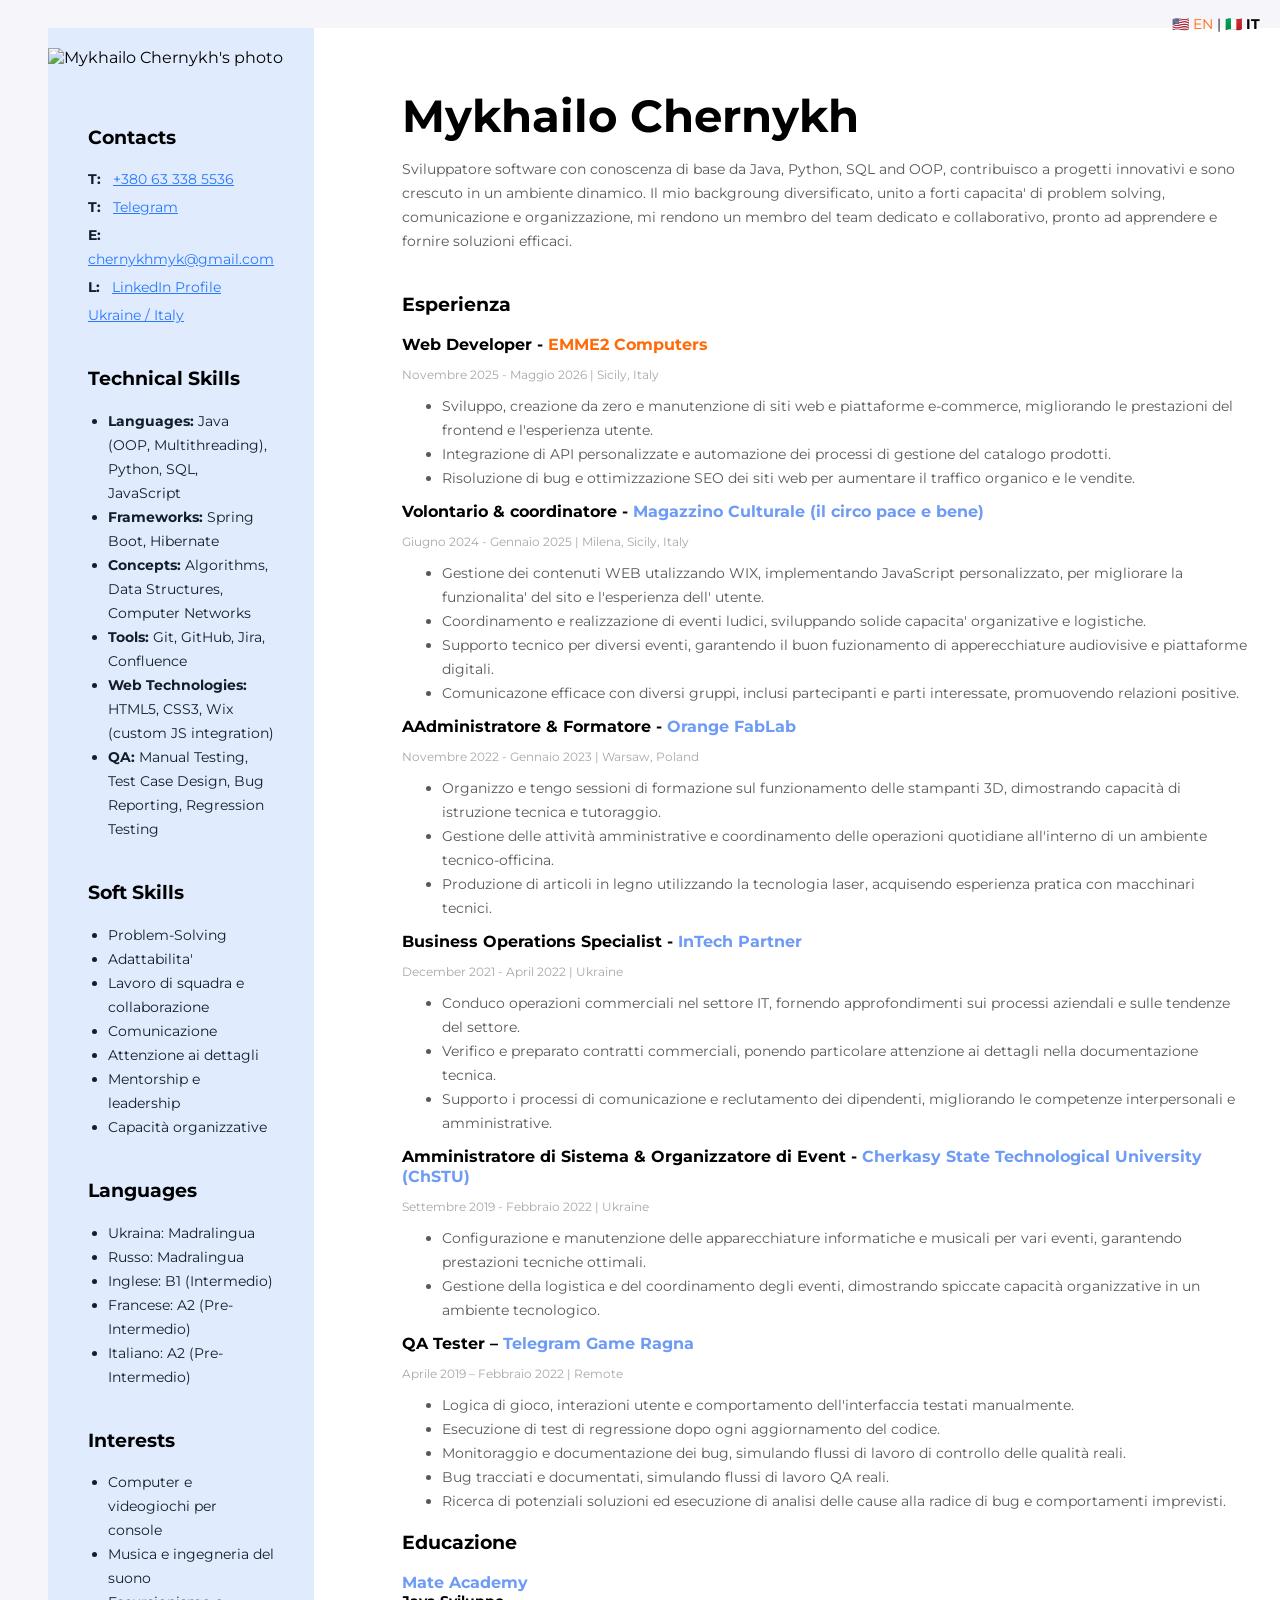
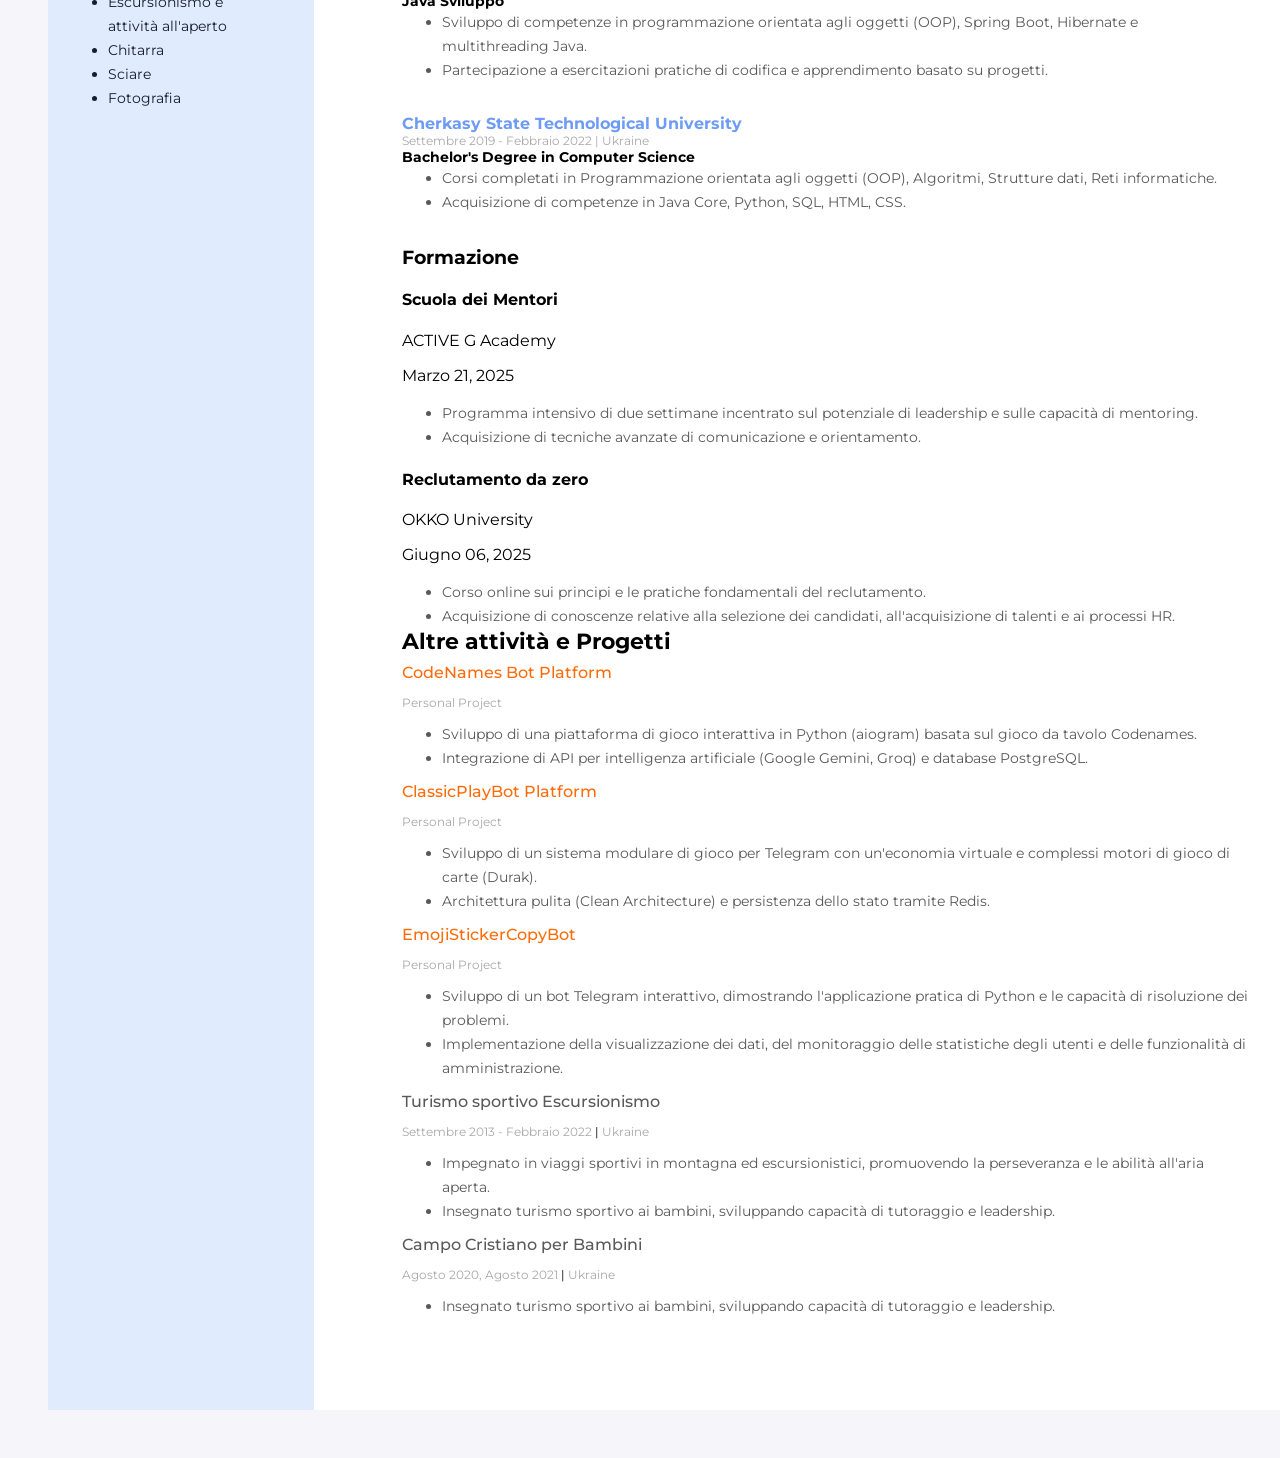
==== index.it.html @ 3df63cac "Configure bilingual English and Italian resume layouts with switcher" ====
<!DOCTYPE html>
<html lang="en">

<head>
	<meta charset="UTF-8" />
	<meta name="viewport" content="width=device-width, initial-scale=1.0" />
	<title>Mykhailo Chernykh - Software Developer</title>

	<link rel="preconnect" href="https://fonts.googleapis.com" />
	<link rel="preconnect" href="https://fonts.gstatic.com" crossorigin />
	<link href="https://fonts.googleapis.com/css2?family=Montserrat:wght@400;700&display=swap" rel="stylesheet" />

	<link rel="stylesheet" href="css/styles.css" />
</head>

<body>
	<!-- Language Switcher -->
	<div style="position: absolute; top: 15px; right: 20px; font-family: 'Montserrat', sans-serif; font-size: 14px;">
		<a href="index.html" style="text-decoration: none; color: #ff6b09;">🇺🇸 EN</a> | <b>🇮🇹 IT</b>
	</div>

	<!-- Main wrapper for the resume content -->
	<div class="wrapper">
		<!-- Main content area -->
		<div class="main-content">
			<!-- Personal information section -->
			<div class="my-info">
				<h1 class="my-name">Mykhailo Chernykh</h1>
				<p class="my-descr">
					Sviluppatore software con conoscenza di base da Java, Python, SQL and OOP, contribuisco a progetti  innovativi e sono crescuto in un ambiente dinamico. Il mio backgroung diversificato, unito a forti capacita' di problem solving, comunicazione e organizzazione, mi rendono un membro del
team dedicato e collaborativo, pronto ad apprendere e fornire soluzioni efficaci.
				</p>
			</div>

			<!-- Work Experience section -->
			<div>
				<h3 class="section-title">Esperienza</h3>

				<!-- Web Developer - EMME2 Computers -->
				<div class="experience-container">
					<h4 class="experience-position">
						Web Developer -
						<span class="experience-company"><a href="https://www.emme2computers.it/" target="_blank" style="color: #ff6b09; text-decoration: none;">EMME2 Computers</a></span>
					</h4>
					<p class="experience-period">
						Novembre 2025 - Maggio 2026
						<span class="period-separator">|</span> Sicily, Italy
					</p>
					<ul class="experience-duties-list">
						<li class="experience-duties-item">Sviluppo, creazione da zero e manutenzione di siti web e piattaforme e-commerce, migliorando le prestazioni del frontend e l'esperienza utente.</li>
						<li class="experience-duties-item">Integrazione di API personalizzate e automazione dei processi di gestione del catalogo prodotti.</li>
						<li class="experience-duties-item">Risoluzione di bug e ottimizzazione SEO dei siti web per aumentare il traffico organico e le vendite.</li>
					</ul>
				</div>

				<!-- Volunteer Experience - Magazzino Culturale -->
				<div class="experience-container">
					<h4 class="experience-position">
						Volontario & coordinatore -
						<span class="experience-company">Magazzino Culturale (il circo pace e bene)</span>
					</h4>
					<p class="experience-period">
						Giugno 2024 - Gennaio 2025
						<span class="period-separator">|</span> Milena, Sicily, Italy
					</p>
					<ul class="experience-duties-list">
						<li class="experience-duties-item">Gestione dei contenuti WEB utalizzando WIX, implementando JavaScript personalizzato, per migliorare la funzionalita' del sito e l'esperienza dell' utente.</li>
						<li class="experience-duties-item">Coordinamento e realizzazione di eventi ludici, sviluppando solide capacita' organizative e
logistiche.</li>
						<li class="experience-duties-item">Supporto tecnico per diversi eventi, garantendo il buon fuzionamento di apperecchiature audiovisive e piattaforme digitali.</li>
						<li class="experience-duties-item">Comunicazone efficace con diversi gruppi, inclusi partecipanti e parti interessate, promuovendo relazioni positive.</li>
					</ul>
				</div>

				<!-- Administrator - Orange FabLab -->
				<div class="experience-container">
					<h4 class="experience-position">
						AAdministratore & Formatore -
						<span class="experience-company">Orange FabLab</span>
					</h4>
					<p class="experience-period">
						Novembre 2022 - Gennaio 2023
						<span class="period-separator">|</span> Warsaw, Poland
					</p>
					<ul class="experience-duties-list">
						<li class="experience-duties-item">Organizzo e tengo sessioni di formazione sul funzionamento delle stampanti 3D, dimostrando capacità di istruzione tecnica e tutoraggio.</li>
						<li class="experience-duties-item">Gestione delle attività amministrative e coordinamento delle operazioni quotidiane all'interno di un ambiente tecnico-officina.</li>
						<li class="experience-duties-item">Produzione di articoli in legno utilizzando la tecnologia laser, acquisendo esperienza pratica con macchinari tecnici.</li>
					</ul>
				</div>

				<!-- Business operations - InTech Partner -->
				<div class="experience-container">
					<h4 class="experience-position">
						Business Operations Specialist -
						<span class="experience-company">InTech Partner</span>
					</h4>
					<p class="experience-period">
						December 2021 - April 2022
						<span class="period-separator">|</span> Ukraine
					</p>

					<ul class="experience-duties-list">
						<li class="experience-duties-item">Conduco operazioni commerciali nel settore IT, fornendo approfondimenti sui processi aziendali e sulle tendenze del settore.</li>
						<li class="experience-duties-item">Verifico e preparato contratti commerciali,    ponendo  particolare attenzione ai dettagli nella
documentazione tecnica.</li>
						<li class="experience-duties-item">Supporto i processi di comunicazione e reclutamento dei dipendenti, migliorando le competenze interpersonali e amministrative.</li>
					</ul>
				</div>

				<!-- System administrator and organiser - ChSTU -->
				<div class="experience-container">
					<h4 class="experience-position">
						Amministratore di Sistema & Organizzatore di Event -
						<span class="experience-company">Cherkasy State Technological University (ChSTU)</span>
					</h4>
					<p class="experience-period">
						Settembre 2019 - Febbraio 2022
						<span class="period-separator">|</span> Ukraine
					</p>
					<ul class="experience-duties-list">
						<li class="experience-duties-item">Configurazione e manutenzione delle apparecchiature informatiche e musicali per vari eventi, garantendo prestazioni tecniche ottimali.</li>
						<li class="experience-duties-item">Gestione della logistica e del coordinamento degli eventi, dimostrando spiccate capacità
organizzative in un ambiente tecnologico.</li>
					</ul>
				</div>
			</div>

			<!-- QA -->

			<div class="experience-container">
				<h4 class="experience-position">
					QA Tester –
					<span class="experience-company">Telegram Game Ragna</span>
				</h4>
				<p class="experience-period">
					Aprile 2019 – Febbraio 2022
					<span class="period-separator">|</span> Remote
				</p>
				<ul class="experience-duties-list">
					<li class="experience-duties-item">Logica di gioco, interazioni utente e comportamento dell'interfaccia testati manualmente.</li>
					<li class="experience-duties-item">Esecuzione di test di regressione dopo ogni aggiornamento del codice.</li>
					<li class="experience-duties-item">Monitoraggio e documentazione dei bug, simulando flussi di lavoro di controllo delle qualità reali.</li>
					<li class="experience-duties-item">Bug tracciati e documentati, simulando flussi di lavoro QA reali.</li>
					<li class="experience-duties-item">Ricerca di potenziali soluzioni ed esecuzione di analisi delle cause alla radice di bug e comportamenti imprevisti.</li>
				</ul>
			</div>

			<!-- Education section -->
			<div>
				<h3 class="section-title">Educazione</h3>
				<!-- Mate Academy -->
				<div class="education-container">
					<h4 class="education-name">Mate Academy</h4>
					<p class="education-diplome">Java Sviluppo</p>
					<ul class="experience-duties-list">
						<li class="experience-duties-item">Sviluppo di competenze in programmazione orientata agli oggetti (OOP), 
							Spring Boot, Hibernate e multithreading Java.</li>
						<li class="experience-duties-item">Partecipazione a esercitazioni pratiche di codifica e apprendimento basato su progetti.</li>
					</ul>
				</div>
				<!-- Cherkasy State Technological University -->
				<div class="education-container">
					<h4 class="education-name">Cherkasy State Technological University</h4>
					<p class="education-time">
						Settembre 2019 - Febbraio 2022
						<span class="period-separator">|</span> Ukraine
					</p>
					<p class="education-diplome">Bachelor's Degree in Computer Science</p>
					<ul class="experience-duties-list">
						<li class="experience-duties-item">Corsi completati in Programmazione orientata agli oggetti (OOP), Algoritmi, Strutture dati, Reti informatiche.</li>
						<li class="experience-duties-item">Acquisizione di competenze in Java Core, Python, SQL, HTML, CSS.</li>
					</ul>
				</div>
				<!-- French courses -->
				<!-- <div class="education-container">
						<h4 class="education-name">French courses from OFII and Portes Ouvertes</h4>
						<p class="education-time">
							February 2023 - January 2024
							<span class="period-separator">|</span> France
						</p>
						<p class="education-diplome">Attestation A2</p>
					</div> -->
			</div>

			<!-- Certifications section -->
			<div>
				<h3 class="section-title">Formazione</h3>
				<!-- Active G Academy - School of Mentors -->
				<div class="certification-container">
					<h4 class="certification-name">Scuola dei Mentori</h4>
					<p class="certification-issuer">ACTIVE G Academy</p>
					<p class="certification-date">Marzo 21, 2025</p>
					<ul class="experience-duties-list">
						<li class="experience-duties-item">Programma intensivo di due settimane incentrato sul potenziale di leadership e sulle capacità
di mentoring.</li>
						<li class="experience-duties-item">Acquisizione di tecniche avanzate di comunicazione e orientamento.</li>
					</ul>
				</div>
				<!-- OKKO University - Recruitment from Scratch -->
				<div class="certification-container">
					<h4 class="certification-name">Reclutamento da zero</h4>
					<p class="certification-issuer">OKKO University</p>
					<p class="certification-date">Giugno 06, 2025</p>
					<ul class="experience-duties-list">
						<li class="experience-duties-item">Corso online sui principi e le pratiche fondamentali del reclutamento.</li>
						<li class="experience-duties-item">Acquisizione di conoscenze relative alla selezione dei candidati, all'acquisizione di talenti e ai processi HR.</li>
					</ul>
				</div>
			</div>

			<!-- Other Activities & Projects section -->
			<div>
				<h3 class="others-title">Altre attività e Progetti</h3>
				<!-- CodeNames -->
				<div class="others-container">
					<h4 class="others-name"><a href="https://github.com/chernykh-mykhailo/CodeNames-Showcase" target="_blank" style="color: #ff6b09; text-decoration: none;">CodeNames Bot Platform</a></h4>
					<p class="others-time">Personal Project</p>
					<ul class="experience-duties-list">
						<li class="experience-duties-item">Sviluppo di una piattaforma di gioco interattiva in Python (aiogram) basata sul gioco da tavolo Codenames.</li>
						<li class="experience-duties-item">Integrazione di API per intelligenza artificiale (Google Gemini, Groq) e database PostgreSQL.</li>
					</ul>
				</div>
				<!-- ClassicPlayBot -->
				<div class="others-container">
					<h4 class="others-name"><a href="https://github.com/chernykh-mykhailo/ClassicPlayBot-Showcase" target="_blank" style="color: #ff6b09; text-decoration: none;">ClassicPlayBot Platform</a></h4>
					<p class="others-time">Personal Project</p>
					<ul class="experience-duties-list">
						<li class="experience-duties-item">Sviluppo di un sistema modulare di gioco per Telegram con un'economia virtuale e complessi motori di gioco di carte (Durak).</li>
						<li class="experience-duties-item">Architettura pulita (Clean Architecture) e persistenza dello stato tramite Redis.</li>
					</ul>
				</div>
				<!-- Python Telegram Bot Project -->
				<div class="others-container">
					<h4 class="others-name"><a href="https://github.com/chernykh-mykhailo/EmojiStickerCopyBot" target="_blank" style="color: #ff6b09; text-decoration: none;">EmojiStickerCopyBot</a></h4>
					<p class="others-time">Personal Project</p>
					<ul class="experience-duties-list">
						<li class="experience-duties-item">Sviluppo di un bot Telegram interattivo, dimostrando l'applicazione 
							pratica di Python e le capacità di risoluzione dei problemi.</li>
						<li class="experience-duties-item">Implementazione della visualizzazione dei dati, del monitoraggio delle statistiche degli 
							utenti e delle funzionalità di amministrazione.</li>
					</ul>
				</div>
				<!-- Sporting hiking tourism -->
				<div class="others-container">
					<h4 class="others-name">Turismo sportivo Escursionismo</h4>
					<p class="others-time">
						Settembre 2013 - Febbraio 2022
						<span class="others-time-separatore">|</span> Ukraine
					</p>
					<ul class="experience-duties-list">
						<li class="experience-duties-item">Impegnato in viaggi sportivi in montagna ed escursionistici, promuovendo la
perseveranza e le abilità all'aria aperta.</li>
						<li class="experience-duties-item">Insegnato turismo sportivo ai bambini, sviluppando capacità di tutoraggio e leadership.</li>
					</ul>
				</div>
				<!-- Christian camp for children -->
				<div class="others-container">
					<h4 class="others-name">Campo Cristiano per Bambini</h4>
					<p class="others-time">
						Agosto 2020, Agosto 2021
						<span class="others-time-separatore">|</span> Ukraine
					</p>
					<ul class="experience-duties-list">
						<li class="experience-duties-item">Insegnato turismo sportivo ai bambini, sviluppando capacità di tutoraggio e leadership.</li>
					</ul>
				</div>
			</div>
		</div>

		<!-- Sidebar section -->
		<aside class="sidebar">
			<!-- My photo -->
			<img src="img/Frame 1.jpg" alt="Mykhailo Chernykh's photo" width="370" />
			<div class="sidebar-content">
				<!-- Contacts section -->
				<div class="contacts-container">
					<h3 class="sidebar-title">Contacts</h3>
					<p class="contacts-item">
						<span class="contacts-type">T: </span>
						<a class="contacts-link" href="tel:+380633385536">+380 63 338 5536</a>
					</p>
					<p class="contacts-item">
						<span class="contacts-type">T: </span>
						<a class="contacts-link" href="https://t.me/Div4unka_z_kare">Telegram</a>
					</p>
					<p class="contacts-item">
						<span class="contacts-type">E: </span>
						<a class="contacts-link" href="mailto:chernykhmyk@gmail.com">chernykhmyk@gmail.com</a>
					</p>
					<p class="contacts-item">
						<span class="contacts-type">L: </span>
						<a class="contacts-link" href="https://www.linkedin.com/in/mykhailo-chernykh/"
							target="_blank">LinkedIn Profile</a>
					</p>
					<p class="contacts-item">
						<a class="contacts-link" href="#">Ukraine / Italy</a>
					</p>
				</div>

				<!-- Technical Skills section -->
				<div class="skills-container">
					<h3 class="sidebar-title">Technical Skills</h3>
					<ul class="skills-list">
						<li class="skills-item"><strong>Languages:</strong> Java (OOP, Multithreading), Python, SQL,
							JavaScript</li>
						<li class="skills-item"><strong>Frameworks:</strong> Spring Boot, Hibernate</li>
						<li class="skills-item"><strong>Concepts:</strong> Algorithms, Data Structures, Computer
							Networks</li>
						<li class="skills-item"><strong>Tools:</strong> Git, GitHub, Jira, Confluence</li>
						<li class="skills-item"><strong>Web Technologies:</strong> HTML5, CSS3, Wix (custom JS
							integration)</li>
						<li class="skills-item"><strong>QA:</strong> Manual Testing, Test Case Design, Bug Reporting,
							Regression Testing</li>
					</ul>
				</div>

				<!-- Soft Skills section -->
				<div class="skills-container">
					<h3 class="sidebar-title">Soft Skills</h3>
					<ul class="skills-list">
						<li class="skills-item">Problem-Solving</li>
						<li class="skills-item">Adattabilita'</li>
						<li class="skills-item">Lavoro di squadra e collaborazione</li>
						<li class="skills-item">Comunicazione</li>
						<li class="skills-item">Attenzione ai dettagli </li>
						<li class="skills-item">Mentorship e leadership</li>
						<li class="skills-item">Capacità organizzative</li>
					</ul>
				</div>

				<!-- Languages section -->
				<div class="skills-container">
					<h3 class="sidebar-title">Languages</h3>
					<ul class="skills-list">
						<li class="skills-item">Ukraina: Madralingua</li>
						<li class="skills-item">Russo: Madralingua</li>
						<li class="skills-item">Inglese: B1 (Intermedio)</li>
						<li class="skills-item">Francese: A2 (Pre-Intermedio)</li>
						<li class="skills-item">Italiano: A2 (Pre-Intermedio)</li>
					</ul>
				</div>

				<!-- Interests section -->
				<div class="skills-container">
					<h3 class="sidebar-title">Interests</h3>
					<ul class="skills-list">
						<li class="skills-item">Computer e videogiochi per console</li>
						<li class="skills-item">Musica e ingegneria del suono</li>
						<li class="skills-item">Escursionismo e attività all'aperto</li>
						<li class="skills-item">Chitarra</li>
						<li class="skills-item">Sciare</li>
						<li class="skills-item">Fotografia</li>
					</ul>
				</div>
			</div>
		</aside>
	</div>
</body>

</html>
---- css/styles.css ----
body {
	background: #f6f6fa;
	padding: 20px 40px 40px 40px;
	font-family: "Montserrat", sans-serif;
}
ul,
ol {
	margin-top: 0px;
	margin-bottom: 0px;
}
.wrapper {
	background-color: #fff;
	display: flex;
	flex-direction: row-reverse;
	width: 1240px;
	margin: 0 auto;
}

/* main content */
.main-content {
	padding: 60px 40px 80px 88px;
	box-sizing: border-box;
}

/* sidebar */
.sidebar {
	background: #e0ebfe;
	padding: 20px 0px 40px 0;
	box-sizing: border-box;
	width: 370px;
}

.sidebar-content {
	padding: 40px 40px 40px 40px;
}

/* contacts */
.contacts-title {
	color: #161d2a;
	font-size: 22px;
	font-weight: 700;
	line-height: normal;
	margin-top: 0;
	margin-bottom: 8;
}

.contacts-type {
	color: #161d2a;
	font-size: 14px;
	font-weight: 700;
	line-height: 24px;
	margin-right: 8px;
}

.contacts-link {
	color: #2979ff;
	font-size: 14px;
	font-weight: 400;
	line-height: 24px;
	text-decoration-line: underline;
}

.contacts-item {
	margin-top: 0px;
	margin-bottom: 4px;
}

.contacts-container {
	margin-bottom: 40px;
}
/* skills container */
.skills-container {
	margin-bottom: 40px;
}

.skills-title {
	color: #161d2a;
	font-size: 22px;
	font-weight: 700;
	line-height: normal;
	margin-top: 0px;
	margin-bottom: 8px;
}

.skills-list {
	padding-left: 20px;
}

.skills-item {
	color: #161d2a;
	font-size: 14px;
	font-weight: 400;
	line-height: 24px;
}

/* my info */
.my-info {
	margin-bottom: 40px;
}
.my-profession {
	color: #000;
	font-size: 14px;
	font-weight: 700;
	line-height: 17px;
	margin-top: 0px;
	margin-bottom: 8px;
}
.my-name {
	color: #000;
	font-size: 45px;
	font-weight: 700;
	line-height: 55px;
	margin-top: 0px;
	margin-bottom: 12px;
}

.my-descr {
	color: #595959;
	font-size: 14px;
	font-weight: 400px;
	line-height: 24px;
}

.my-projects-title {
	color: #000;
	font-size: 22px;
	font-weight: 700;
	line-height: 27px;
	margin-top: 0px;
	margin-bottom: 8px;
}

.my-projects-list {
	padding-left: 16px;
}
.my-projects-item {
	color: #000;
	font-size: 14px;
	font-weight: 700;
	line-height: 24px;
}

.my-projects-item-link {
	color: #005fff;
	font-size: 14px;
	font-weight: 400;
	line-height: 24px;
	text-decoration-line: underline;
}
.my-projects-item-tech {
	color: #595959;
	font-size: 14px;
	font-weight: 400;
	line-height: 24px;
}

.my-projects-container {
	margin-bottom: 40px;
}

/* work experience */
.experience-title {
	color: #000;
	font-size: 22px;
	font-weight: 700;
	line-height: 27px;
	margin-top: 0px;
	margin-bottom: 8px;
}

.experience-position {
	color: #000000;
	font-size: 16px;
	font-weight: 700;
	line-height: 20px;
	margin-top: 0px;
	margin-bottom: 12px;
}

.experience-company {
	color: #6d9bf5;
}

.experience-period {
	color: #a8a8a8;
	font-size: 12px;
	font-weight: 400;
	line-height: 15px;
}
.experience-period-separator {
	color: #000;
}
.experience-duties-item {
	color: #595959;
	font-size: 14px;
	font-weight: 400;
	line-height: 24px;
}

.experience-container {
	margin-bottom: 12px;
}

/* education */
.education-title {
	color: #000;
	font-size: 22px;
	font-weight: 700;
	line-height: normal;
	margin-top: 0px;
	margin-bottom: 8px;
}

.education-container {
	margin-top: 0px;
	margin-bottom: 32px;
}
.education-name {
	color: #6d9bf5;
	font-size: 16px;
	font-weight: 700;
	line-height: normal;
	margin-top: 0px;
	margin-bottom: 0px;
}
.education-time {
	color: #a8a8a8;
	font-size: 12px;
	font-weight: 400;
	line-height: normal;
	margin-top: 0px;
	margin-bottom: 0px;
}
.education-time-separatore {
	color: #000;
	font-size: 12px;
	font-weight: 400;
	line-height: normal;
}
.education-diplome {
	color: #000;
	font-size: 14px;
	font-weight: 700;
	line-height: normal;
	margin-top: 0px;
	margin-bottom: 0px;
}
/* other activities */
.others-title {
	color: #000;
	font-size: 22px;
	font-weight: 700;
	line-height: 27px;
	margin-top: 0px;
	margin-bottom: 8px;
}

.others-container {
	margin-bottom: 12px;
}
.others-name {
	color: #595959;
	font-size: 16px;
	font-weight: 500;
	line-height: 20px;
	margin-top: 0px;
	margin-bottom: 12px;
}
.others-time {
	color: #a8a8a8;
	font-size: 12px;
	font-weight: 400;
	line-height: normal;
	margin-top: 0px;
	margin-bottom: 12px;
}
.others-time-separatore {
	color: #000;
	font-size: 12px;
	font-weight: 400;
	line-height: normal;
}
.others-desc-item {
	color: #595959;
	font-size: 14px;
	font-weight: 400;
	line-height: 24px;
}
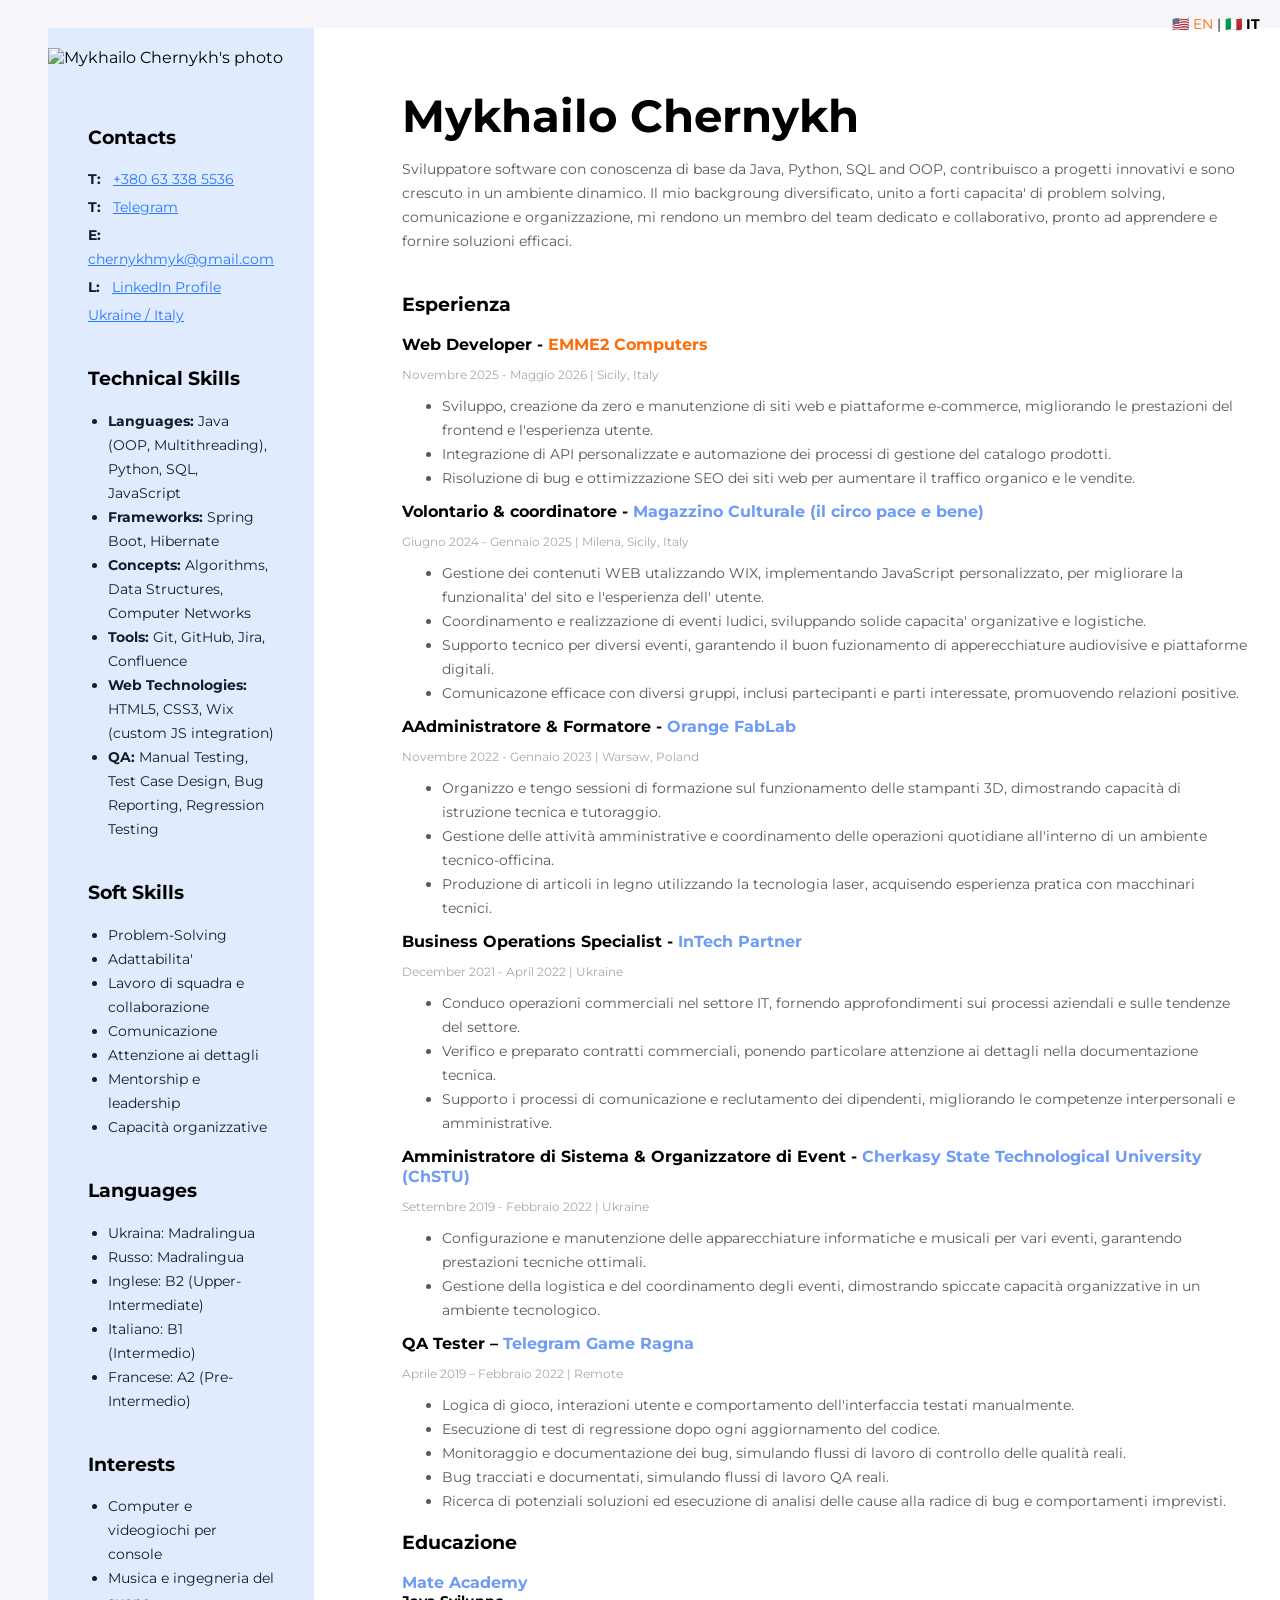
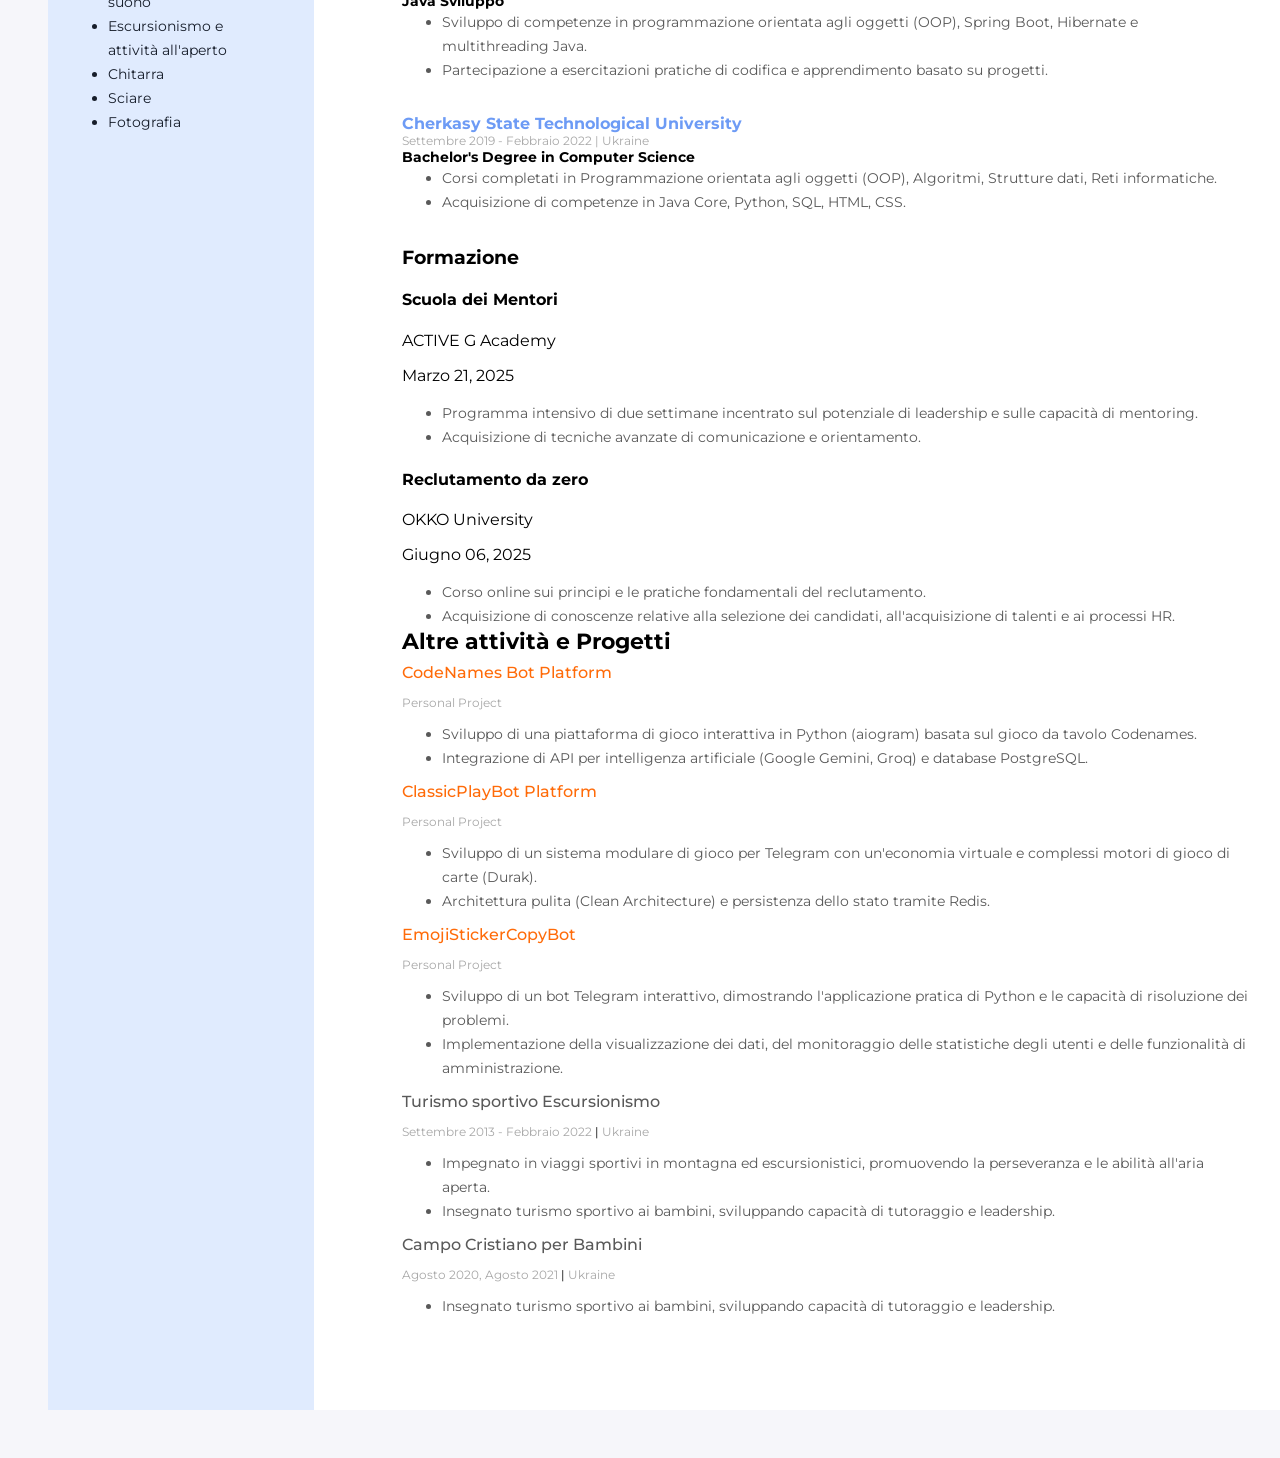
==== commit 4321401a: "better lang skill eng, italian" ====
--- a/index.it.html
+++ b/index.it.html
@@ -27,8 +27,10 @@
 			<div class="my-info">
 				<h1 class="my-name">Mykhailo Chernykh</h1>
 				<p class="my-descr">
-					Sviluppatore software con conoscenza di base da Java, Python, SQL and OOP, contribuisco a progetti  innovativi e sono crescuto in un ambiente dinamico. Il mio backgroung diversificato, unito a forti capacita' di problem solving, comunicazione e organizzazione, mi rendono un membro del
-team dedicato e collaborativo, pronto ad apprendere e fornire soluzioni efficaci.
+					Sviluppatore software con conoscenza di base da Java, Python, SQL and OOP, contribuisco a progetti
+					innovativi e sono crescuto in un ambiente dinamico. Il mio backgroung diversificato, unito a forti
+					capacita' di problem solving, comunicazione e organizzazione, mi rendono un membro del
+					team dedicato e collaborativo, pronto ad apprendere e fornire soluzioni efficaci.
 				</p>
 			</div>
 
@@ -40,16 +42,20 @@
 				<div class="experience-container">
 					<h4 class="experience-position">
 						Web Developer -
-						<span class="experience-company"><a href="https://www.emme2computers.it/" target="_blank" style="color: #ff6b09; text-decoration: none;">EMME2 Computers</a></span>
+						<span class="experience-company"><a href="https://www.emme2computers.it/" target="_blank"
+								style="color: #ff6b09; text-decoration: none;">EMME2 Computers</a></span>
 					</h4>
 					<p class="experience-period">
 						Novembre 2025 - Maggio 2026
 						<span class="period-separator">|</span> Sicily, Italy
 					</p>
 					<ul class="experience-duties-list">
-						<li class="experience-duties-item">Sviluppo, creazione da zero e manutenzione di siti web e piattaforme e-commerce, migliorando le prestazioni del frontend e l'esperienza utente.</li>
-						<li class="experience-duties-item">Integrazione di API personalizzate e automazione dei processi di gestione del catalogo prodotti.</li>
-						<li class="experience-duties-item">Risoluzione di bug e ottimizzazione SEO dei siti web per aumentare il traffico organico e le vendite.</li>
+						<li class="experience-duties-item">Sviluppo, creazione da zero e manutenzione di siti web e
+							piattaforme e-commerce, migliorando le prestazioni del frontend e l'esperienza utente.</li>
+						<li class="experience-duties-item">Integrazione di API personalizzate e automazione dei processi
+							di gestione del catalogo prodotti.</li>
+						<li class="experience-duties-item">Risoluzione di bug e ottimizzazione SEO dei siti web per
+							aumentare il traffico organico e le vendite.</li>
 					</ul>
 				</div>
 
@@ -64,11 +70,16 @@
 						<span class="period-separator">|</span> Milena, Sicily, Italy
 					</p>
 					<ul class="experience-duties-list">
-						<li class="experience-duties-item">Gestione dei contenuti WEB utalizzando WIX, implementando JavaScript personalizzato, per migliorare la funzionalita' del sito e l'esperienza dell' utente.</li>
-						<li class="experience-duties-item">Coordinamento e realizzazione di eventi ludici, sviluppando solide capacita' organizative e
-logistiche.</li>
-						<li class="experience-duties-item">Supporto tecnico per diversi eventi, garantendo il buon fuzionamento di apperecchiature audiovisive e piattaforme digitali.</li>
-						<li class="experience-duties-item">Comunicazone efficace con diversi gruppi, inclusi partecipanti e parti interessate, promuovendo relazioni positive.</li>
+						<li class="experience-duties-item">Gestione dei contenuti WEB utalizzando WIX, implementando
+							JavaScript personalizzato, per migliorare la funzionalita' del sito e l'esperienza dell'
+							utente.</li>
+						<li class="experience-duties-item">Coordinamento e realizzazione di eventi ludici, sviluppando
+							solide capacita' organizative e
+							logistiche.</li>
+						<li class="experience-duties-item">Supporto tecnico per diversi eventi, garantendo il buon
+							fuzionamento di apperecchiature audiovisive e piattaforme digitali.</li>
+						<li class="experience-duties-item">Comunicazone efficace con diversi gruppi, inclusi
+							partecipanti e parti interessate, promuovendo relazioni positive.</li>
 					</ul>
 				</div>
 
@@ -83,9 +94,12 @@
 						<span class="period-separator">|</span> Warsaw, Poland
 					</p>
 					<ul class="experience-duties-list">
-						<li class="experience-duties-item">Organizzo e tengo sessioni di formazione sul funzionamento delle stampanti 3D, dimostrando capacità di istruzione tecnica e tutoraggio.</li>
-						<li class="experience-duties-item">Gestione delle attività amministrative e coordinamento delle operazioni quotidiane all'interno di un ambiente tecnico-officina.</li>
-						<li class="experience-duties-item">Produzione di articoli in legno utilizzando la tecnologia laser, acquisendo esperienza pratica con macchinari tecnici.</li>
+						<li class="experience-duties-item">Organizzo e tengo sessioni di formazione sul funzionamento
+							delle stampanti 3D, dimostrando capacità di istruzione tecnica e tutoraggio.</li>
+						<li class="experience-duties-item">Gestione delle attività amministrative e coordinamento delle
+							operazioni quotidiane all'interno di un ambiente tecnico-officina.</li>
+						<li class="experience-duties-item">Produzione di articoli in legno utilizzando la tecnologia
+							laser, acquisendo esperienza pratica con macchinari tecnici.</li>
 					</ul>
 				</div>
 
@@ -101,10 +115,13 @@
 					</p>
 
 					<ul class="experience-duties-list">
-						<li class="experience-duties-item">Conduco operazioni commerciali nel settore IT, fornendo approfondimenti sui processi aziendali e sulle tendenze del settore.</li>
-						<li class="experience-duties-item">Verifico e preparato contratti commerciali,    ponendo  particolare attenzione ai dettagli nella
-documentazione tecnica.</li>
-						<li class="experience-duties-item">Supporto i processi di comunicazione e reclutamento dei dipendenti, migliorando le competenze interpersonali e amministrative.</li>
+						<li class="experience-duties-item">Conduco operazioni commerciali nel settore IT, fornendo
+							approfondimenti sui processi aziendali e sulle tendenze del settore.</li>
+						<li class="experience-duties-item">Verifico e preparato contratti commerciali, ponendo
+							particolare attenzione ai dettagli nella
+							documentazione tecnica.</li>
+						<li class="experience-duties-item">Supporto i processi di comunicazione e reclutamento dei
+							dipendenti, migliorando le competenze interpersonali e amministrative.</li>
 					</ul>
 				</div>
 
@@ -119,9 +136,11 @@
 						<span class="period-separator">|</span> Ukraine
 					</p>
 					<ul class="experience-duties-list">
-						<li class="experience-duties-item">Configurazione e manutenzione delle apparecchiature informatiche e musicali per vari eventi, garantendo prestazioni tecniche ottimali.</li>
-						<li class="experience-duties-item">Gestione della logistica e del coordinamento degli eventi, dimostrando spiccate capacità
-organizzative in un ambiente tecnologico.</li>
+						<li class="experience-duties-item">Configurazione e manutenzione delle apparecchiature
+							informatiche e musicali per vari eventi, garantendo prestazioni tecniche ottimali.</li>
+						<li class="experience-duties-item">Gestione della logistica e del coordinamento degli eventi,
+							dimostrando spiccate capacità
+							organizzative in un ambiente tecnologico.</li>
 					</ul>
 				</div>
 			</div>
@@ -138,11 +157,16 @@
 					<span class="period-separator">|</span> Remote
 				</p>
 				<ul class="experience-duties-list">
-					<li class="experience-duties-item">Logica di gioco, interazioni utente e comportamento dell'interfaccia testati manualmente.</li>
-					<li class="experience-duties-item">Esecuzione di test di regressione dopo ogni aggiornamento del codice.</li>
-					<li class="experience-duties-item">Monitoraggio e documentazione dei bug, simulando flussi di lavoro di controllo delle qualità reali.</li>
-					<li class="experience-duties-item">Bug tracciati e documentati, simulando flussi di lavoro QA reali.</li>
-					<li class="experience-duties-item">Ricerca di potenziali soluzioni ed esecuzione di analisi delle cause alla radice di bug e comportamenti imprevisti.</li>
+					<li class="experience-duties-item">Logica di gioco, interazioni utente e comportamento
+						dell'interfaccia testati manualmente.</li>
+					<li class="experience-duties-item">Esecuzione di test di regressione dopo ogni aggiornamento del
+						codice.</li>
+					<li class="experience-duties-item">Monitoraggio e documentazione dei bug, simulando flussi di lavoro
+						di controllo delle qualità reali.</li>
+					<li class="experience-duties-item">Bug tracciati e documentati, simulando flussi di lavoro QA reali.
+					</li>
+					<li class="experience-duties-item">Ricerca di potenziali soluzioni ed esecuzione di analisi delle
+						cause alla radice di bug e comportamenti imprevisti.</li>
 				</ul>
 			</div>
 
@@ -154,9 +178,11 @@
 					<h4 class="education-name">Mate Academy</h4>
 					<p class="education-diplome">Java Sviluppo</p>
 					<ul class="experience-duties-list">
-						<li class="experience-duties-item">Sviluppo di competenze in programmazione orientata agli oggetti (OOP), 
+						<li class="experience-duties-item">Sviluppo di competenze in programmazione orientata agli
+							oggetti (OOP),
 							Spring Boot, Hibernate e multithreading Java.</li>
-						<li class="experience-duties-item">Partecipazione a esercitazioni pratiche di codifica e apprendimento basato su progetti.</li>
+						<li class="experience-duties-item">Partecipazione a esercitazioni pratiche di codifica e
+							apprendimento basato su progetti.</li>
 					</ul>
 				</div>
 				<!-- Cherkasy State Technological University -->
@@ -168,8 +194,10 @@
 					</p>
 					<p class="education-diplome">Bachelor's Degree in Computer Science</p>
 					<ul class="experience-duties-list">
-						<li class="experience-duties-item">Corsi completati in Programmazione orientata agli oggetti (OOP), Algoritmi, Strutture dati, Reti informatiche.</li>
-						<li class="experience-duties-item">Acquisizione di competenze in Java Core, Python, SQL, HTML, CSS.</li>
+						<li class="experience-duties-item">Corsi completati in Programmazione orientata agli oggetti
+							(OOP), Algoritmi, Strutture dati, Reti informatiche.</li>
+						<li class="experience-duties-item">Acquisizione di competenze in Java Core, Python, SQL, HTML,
+							CSS.</li>
 					</ul>
 				</div>
 				<!-- French courses -->
@@ -192,9 +220,11 @@
 					<p class="certification-issuer">ACTIVE G Academy</p>
 					<p class="certification-date">Marzo 21, 2025</p>
 					<ul class="experience-duties-list">
-						<li class="experience-duties-item">Programma intensivo di due settimane incentrato sul potenziale di leadership e sulle capacità
-di mentoring.</li>
-						<li class="experience-duties-item">Acquisizione di tecniche avanzate di comunicazione e orientamento.</li>
+						<li class="experience-duties-item">Programma intensivo di due settimane incentrato sul
+							potenziale di leadership e sulle capacità
+							di mentoring.</li>
+						<li class="experience-duties-item">Acquisizione di tecniche avanzate di comunicazione e
+							orientamento.</li>
 					</ul>
 				</div>
 				<!-- OKKO University - Recruitment from Scratch -->
@@ -203,8 +233,10 @@
 					<p class="certification-issuer">OKKO University</p>
 					<p class="certification-date">Giugno 06, 2025</p>
 					<ul class="experience-duties-list">
-						<li class="experience-duties-item">Corso online sui principi e le pratiche fondamentali del reclutamento.</li>
-						<li class="experience-duties-item">Acquisizione di conoscenze relative alla selezione dei candidati, all'acquisizione di talenti e ai processi HR.</li>
+						<li class="experience-duties-item">Corso online sui principi e le pratiche fondamentali del
+							reclutamento.</li>
+						<li class="experience-duties-item">Acquisizione di conoscenze relative alla selezione dei
+							candidati, all'acquisizione di talenti e ai processi HR.</li>
 					</ul>
 				</div>
 			</div>
@@ -214,30 +246,41 @@
 				<h3 class="others-title">Altre attività e Progetti</h3>
 				<!-- CodeNames -->
 				<div class="others-container">
-					<h4 class="others-name"><a href="https://github.com/chernykh-mykhailo/CodeNames-Showcase" target="_blank" style="color: #ff6b09; text-decoration: none;">CodeNames Bot Platform</a></h4>
+					<h4 class="others-name"><a href="https://github.com/chernykh-mykhailo/CodeNames-Showcase"
+							target="_blank" style="color: #ff6b09; text-decoration: none;">CodeNames Bot Platform</a>
+					</h4>
 					<p class="others-time">Personal Project</p>
 					<ul class="experience-duties-list">
-						<li class="experience-duties-item">Sviluppo di una piattaforma di gioco interattiva in Python (aiogram) basata sul gioco da tavolo Codenames.</li>
-						<li class="experience-duties-item">Integrazione di API per intelligenza artificiale (Google Gemini, Groq) e database PostgreSQL.</li>
+						<li class="experience-duties-item">Sviluppo di una piattaforma di gioco interattiva in Python
+							(aiogram) basata sul gioco da tavolo Codenames.</li>
+						<li class="experience-duties-item">Integrazione di API per intelligenza artificiale (Google
+							Gemini, Groq) e database PostgreSQL.</li>
 					</ul>
 				</div>
 				<!-- ClassicPlayBot -->
 				<div class="others-container">
-					<h4 class="others-name"><a href="https://github.com/chernykh-mykhailo/ClassicPlayBot-Showcase" target="_blank" style="color: #ff6b09; text-decoration: none;">ClassicPlayBot Platform</a></h4>
+					<h4 class="others-name"><a href="https://github.com/chernykh-mykhailo/ClassicPlayBot-Showcase"
+							target="_blank" style="color: #ff6b09; text-decoration: none;">ClassicPlayBot Platform</a>
+					</h4>
 					<p class="others-time">Personal Project</p>
 					<ul class="experience-duties-list">
-						<li class="experience-duties-item">Sviluppo di un sistema modulare di gioco per Telegram con un'economia virtuale e complessi motori di gioco di carte (Durak).</li>
-						<li class="experience-duties-item">Architettura pulita (Clean Architecture) e persistenza dello stato tramite Redis.</li>
+						<li class="experience-duties-item">Sviluppo di un sistema modulare di gioco per Telegram con
+							un'economia virtuale e complessi motori di gioco di carte (Durak).</li>
+						<li class="experience-duties-item">Architettura pulita (Clean Architecture) e persistenza dello
+							stato tramite Redis.</li>
 					</ul>
 				</div>
 				<!-- Python Telegram Bot Project -->
 				<div class="others-container">
-					<h4 class="others-name"><a href="https://github.com/chernykh-mykhailo/EmojiStickerCopyBot" target="_blank" style="color: #ff6b09; text-decoration: none;">EmojiStickerCopyBot</a></h4>
+					<h4 class="others-name"><a href="https://github.com/chernykh-mykhailo/EmojiStickerCopyBot"
+							target="_blank" style="color: #ff6b09; text-decoration: none;">EmojiStickerCopyBot</a></h4>
 					<p class="others-time">Personal Project</p>
 					<ul class="experience-duties-list">
-						<li class="experience-duties-item">Sviluppo di un bot Telegram interattivo, dimostrando l'applicazione 
+						<li class="experience-duties-item">Sviluppo di un bot Telegram interattivo, dimostrando
+							l'applicazione
 							pratica di Python e le capacità di risoluzione dei problemi.</li>
-						<li class="experience-duties-item">Implementazione della visualizzazione dei dati, del monitoraggio delle statistiche degli 
+						<li class="experience-duties-item">Implementazione della visualizzazione dei dati, del
+							monitoraggio delle statistiche degli
 							utenti e delle funzionalità di amministrazione.</li>
 					</ul>
 				</div>
@@ -249,9 +292,11 @@
 						<span class="others-time-separatore">|</span> Ukraine
 					</p>
 					<ul class="experience-duties-list">
-						<li class="experience-duties-item">Impegnato in viaggi sportivi in montagna ed escursionistici, promuovendo la
-perseveranza e le abilità all'aria aperta.</li>
-						<li class="experience-duties-item">Insegnato turismo sportivo ai bambini, sviluppando capacità di tutoraggio e leadership.</li>
+						<li class="experience-duties-item">Impegnato in viaggi sportivi in montagna ed escursionistici,
+							promuovendo la
+							perseveranza e le abilità all'aria aperta.</li>
+						<li class="experience-duties-item">Insegnato turismo sportivo ai bambini, sviluppando capacità
+							di tutoraggio e leadership.</li>
 					</ul>
 				</div>
 				<!-- Christian camp for children -->
@@ -262,7 +307,8 @@
 						<span class="others-time-separatore">|</span> Ukraine
 					</p>
 					<ul class="experience-duties-list">
-						<li class="experience-duties-item">Insegnato turismo sportivo ai bambini, sviluppando capacità di tutoraggio e leadership.</li>
+						<li class="experience-duties-item">Insegnato turismo sportivo ai bambini, sviluppando capacità
+							di tutoraggio e leadership.</li>
 					</ul>
 				</div>
 			</div>
@@ -335,9 +381,9 @@
 					<ul class="skills-list">
 						<li class="skills-item">Ukraina: Madralingua</li>
 						<li class="skills-item">Russo: Madralingua</li>
-						<li class="skills-item">Inglese: B1 (Intermedio)</li>
+						<li class="skills-item">Inglese: B2 (Upper-Intermediate)</li>
+						<li class="skills-item">Italiano: B1 (Intermedio)</li>
 						<li class="skills-item">Francese: A2 (Pre-Intermedio)</li>
-						<li class="skills-item">Italiano: A2 (Pre-Intermedio)</li>
 					</ul>
 				</div>
 
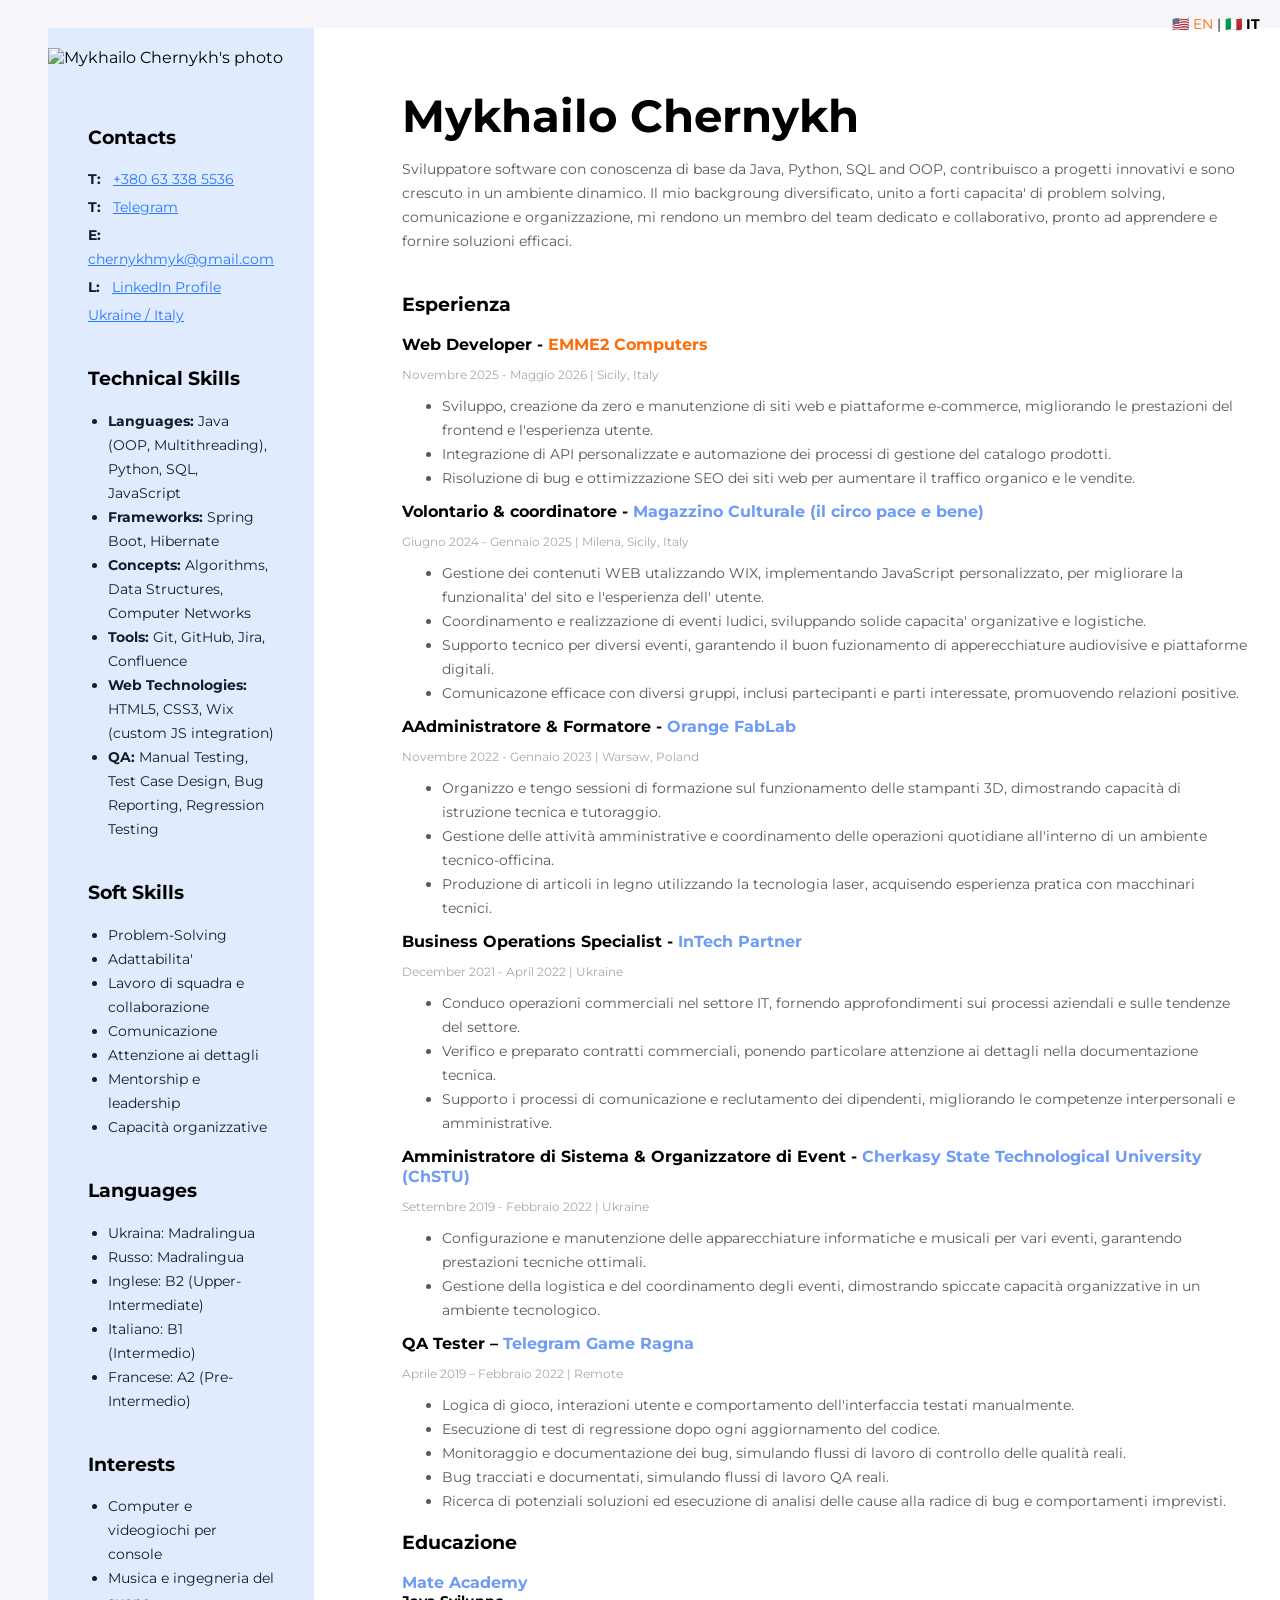
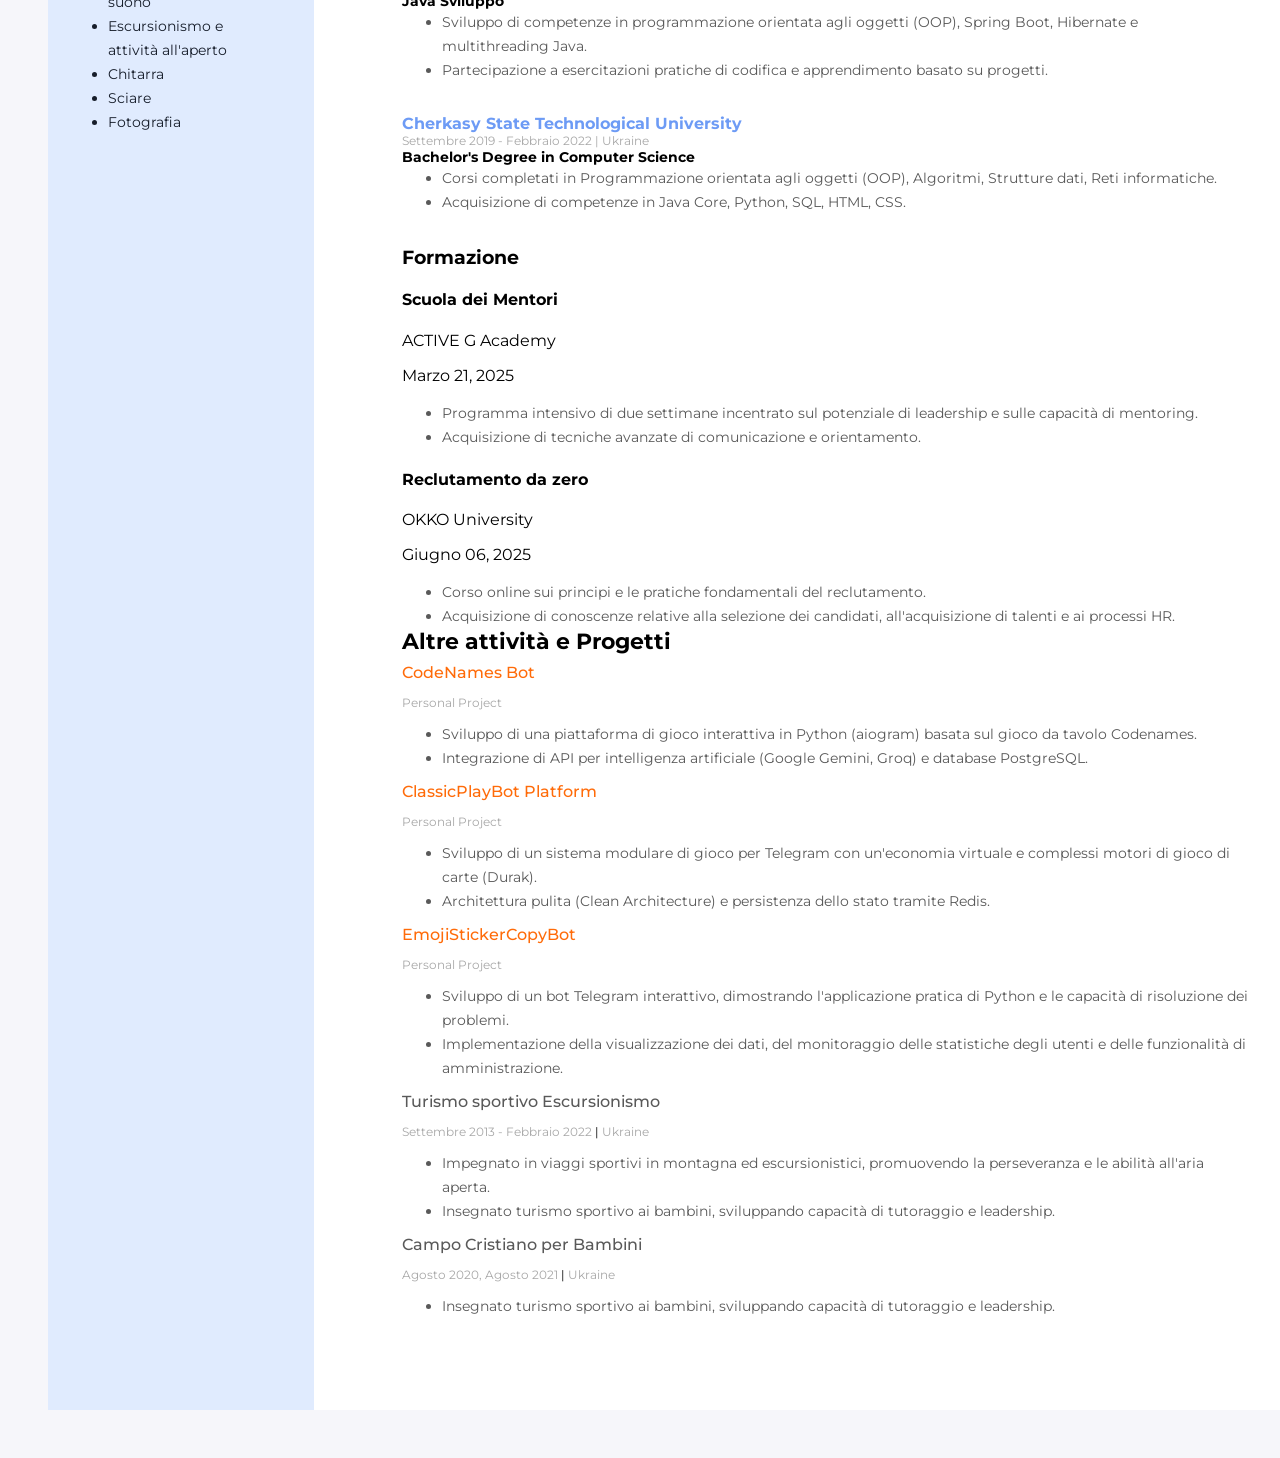
==== commit 3649f262: "." ====
--- a/index.it.html
+++ b/index.it.html
@@ -247,7 +247,7 @@
 				<!-- CodeNames -->
 				<div class="others-container">
 					<h4 class="others-name"><a href="https://github.com/chernykh-mykhailo/CodeNames-Showcase"
-							target="_blank" style="color: #ff6b09; text-decoration: none;">CodeNames Bot Platform</a>
+							target="_blank" style="color: #ff6b09; text-decoration: none;">CodeNames Bot</a>
 					</h4>
 					<p class="others-time">Personal Project</p>
 					<ul class="experience-duties-list">
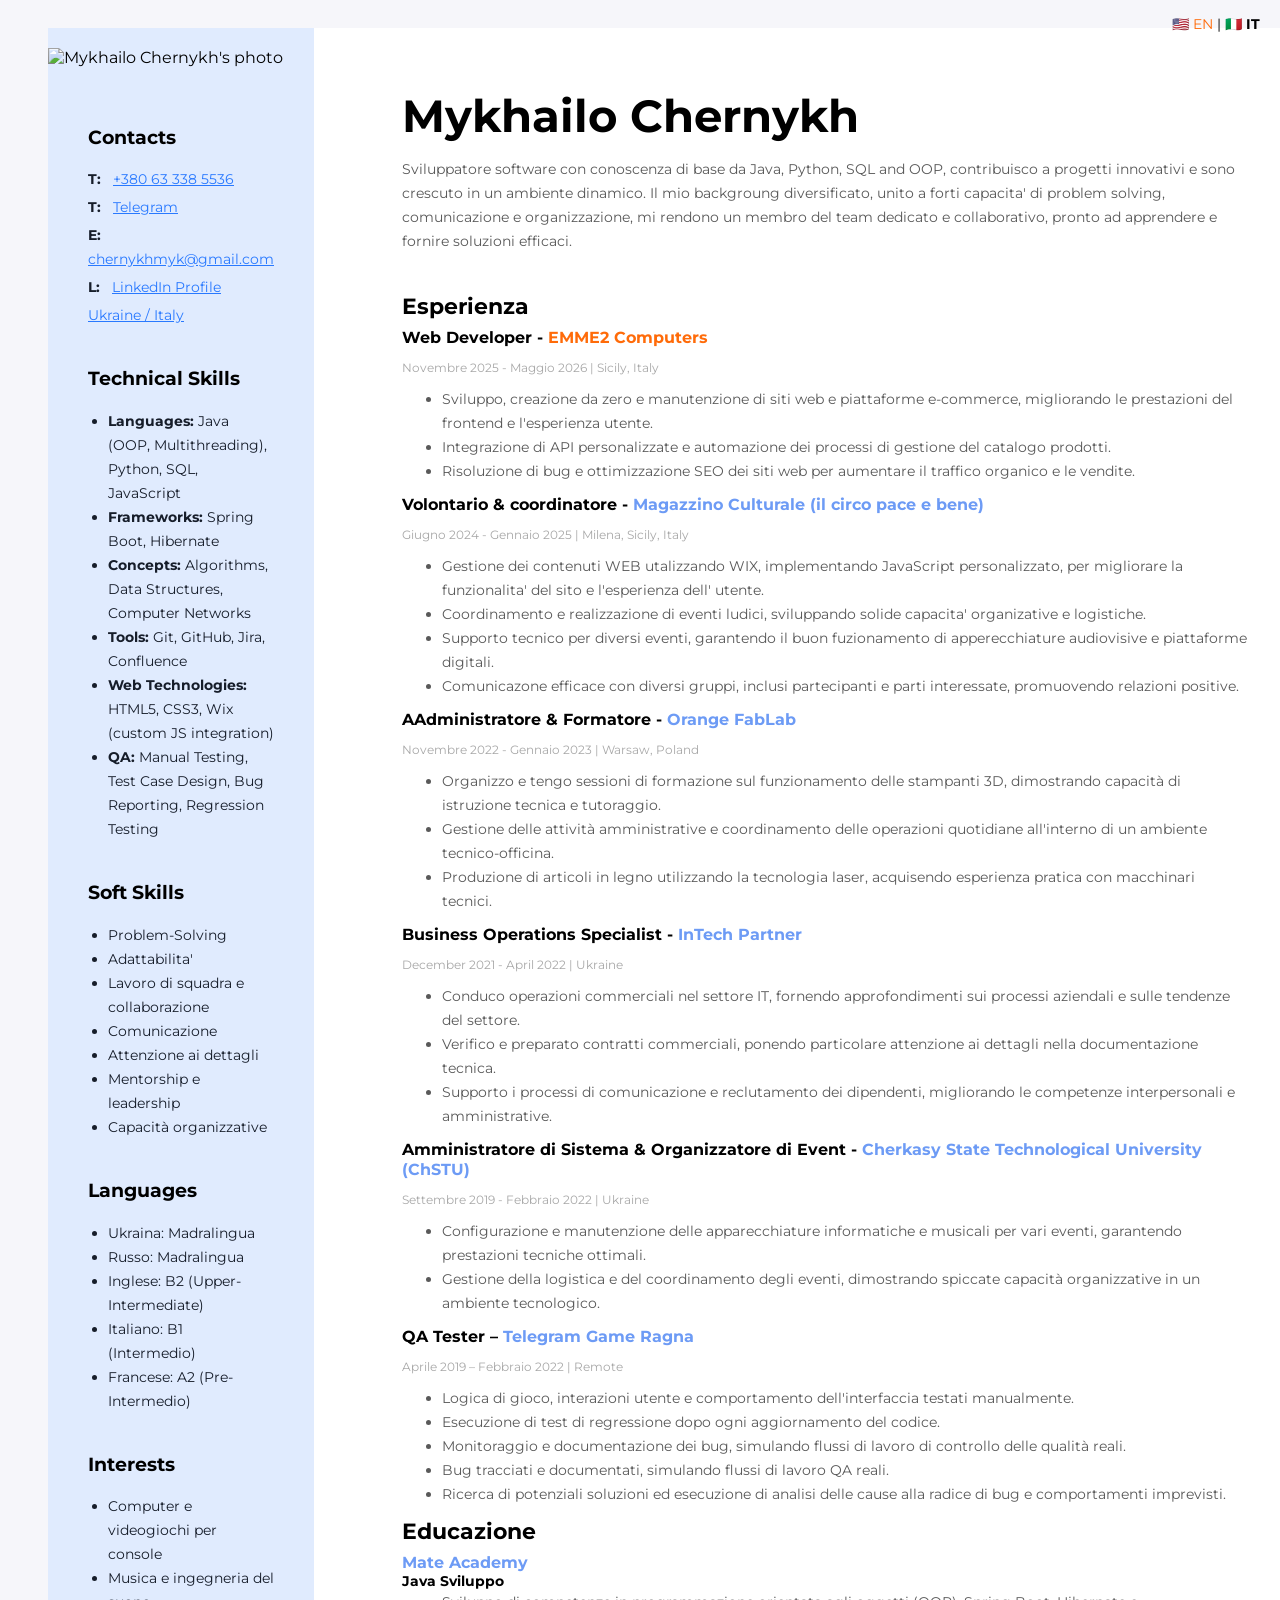
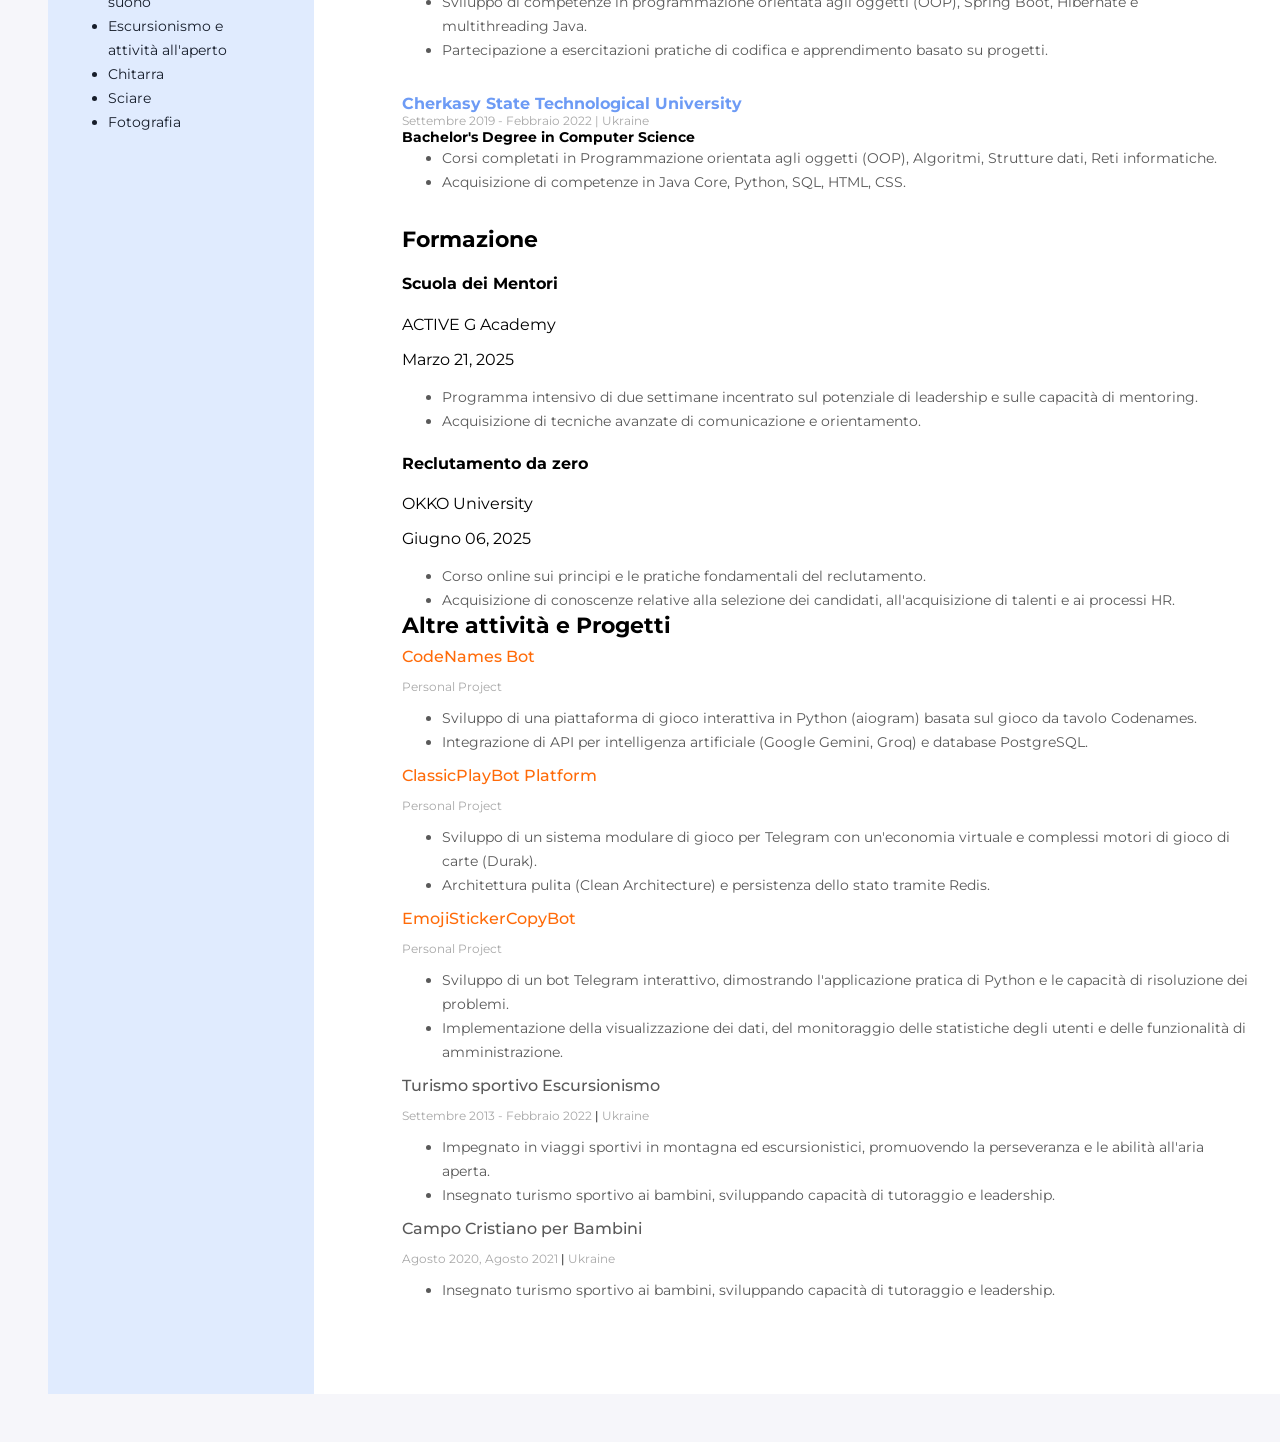
==== commit 24b9f147: "Optimize CV layout for PDF printing" ====
--- a/index.it.html
+++ b/index.it.html
@@ -15,7 +15,7 @@
 
 <body>
 	<!-- Language Switcher -->
-	<div style="position: absolute; top: 15px; right: 20px; font-family: 'Montserrat', sans-serif; font-size: 14px;">
+	<div class="no-print" style="position: absolute; top: 15px; right: 20px; font-family: 'Montserrat', sans-serif; font-size: 14px;">
 		<a href="index.html" style="text-decoration: none; color: #ff6b09;">🇺🇸 EN</a> | <b>🇮🇹 IT</b>
 	</div>
 
--- a/css/styles.css
+++ b/css/styles.css
@@ -285,4 +285,127 @@
 	font-size: 14px;
 	font-weight: 400;
 	line-height: 24px;
+}
+
+/* Section Title style (Experience, Education, Certifications) */
+.section-title {
+	color: #000;
+	font-size: 22px;
+	font-weight: 700;
+	line-height: 27px;
+	margin-top: 0px;
+	margin-bottom: 8px;
+}
+
+/* Optimized styles for printing and PDF generation */
+@media print {
+	body {
+		background: #fff !important;
+		color: #000 !important;
+		padding: 0 !important;
+		margin: 0 !important;
+		-webkit-print-color-adjust: exact;
+		print-color-adjust: exact;
+	}
+
+	.wrapper {
+		width: 100% !important;
+		max-width: 100% !important;
+		margin: 0 !important;
+		box-shadow: none !important;
+		display: flex !important;
+		flex-direction: row-reverse !important; /* Sidebar on left, main on right */
+		background: #fff !important;
+	}
+
+	.main-content {
+		padding: 25px 25px 25px 35px !important;
+		width: 70% !important;
+		box-sizing: border-box !important;
+	}
+
+	.sidebar {
+		width: 30% !important;
+		background: #e0ebfe !important;
+		padding: 20px 0 30px 0 !important;
+		box-sizing: border-box !important;
+		-webkit-print-color-adjust: exact;
+		print-color-adjust: exact;
+	}
+
+	.sidebar-content {
+		padding: 20px 15px !important;
+	}
+
+	/* Adjust spacings to fit content perfectly on 2 pages */
+	.my-info {
+		margin-bottom: 20px !important;
+	}
+
+	.my-name {
+		font-size: 32px !important;
+		line-height: 38px !important;
+		margin-bottom: 10px !important;
+	}
+
+	.my-descr {
+		font-size: 13px !important;
+		line-height: 20px !important;
+	}
+
+	.section-title, .others-title {
+		font-size: 18px !important;
+		margin-top: 15px !important;
+		margin-bottom: 8px !important;
+		page-break-after: avoid;
+		break-after: avoid;
+	}
+
+	.experience-container,
+	.education-container,
+	.certification-container,
+	.others-container {
+		margin-bottom: 10px !important;
+		page-break-inside: avoid;
+		break-inside: avoid;
+	}
+
+	.experience-position, .education-name, .certification-name {
+		font-size: 14px !important;
+		margin-bottom: 4px !important;
+	}
+
+	.experience-period, .education-time, .others-time {
+		margin-bottom: 4px !important;
+	}
+
+	.experience-duties-list {
+		padding-left: 15px !important;
+	}
+
+	.experience-duties-item, .others-desc-item, .skills-item {
+		font-size: 12px !important;
+		line-height: 18px !important;
+	}
+
+	.contacts-container, .skills-container {
+		margin-bottom: 20px !important;
+		page-break-inside: avoid;
+		break-inside: avoid;
+	}
+
+	.contacts-title, .skills-title, .sidebar-title {
+		font-size: 16px !important;
+		margin-bottom: 6px !important;
+	}
+
+	.contacts-link, .contacts-type {
+		font-size: 12px !important;
+		line-height: 18px !important;
+	}
+
+	/* Hide language switcher and other non-print elements */
+	.no-print {
+		display: none !important;
+	}
 }
